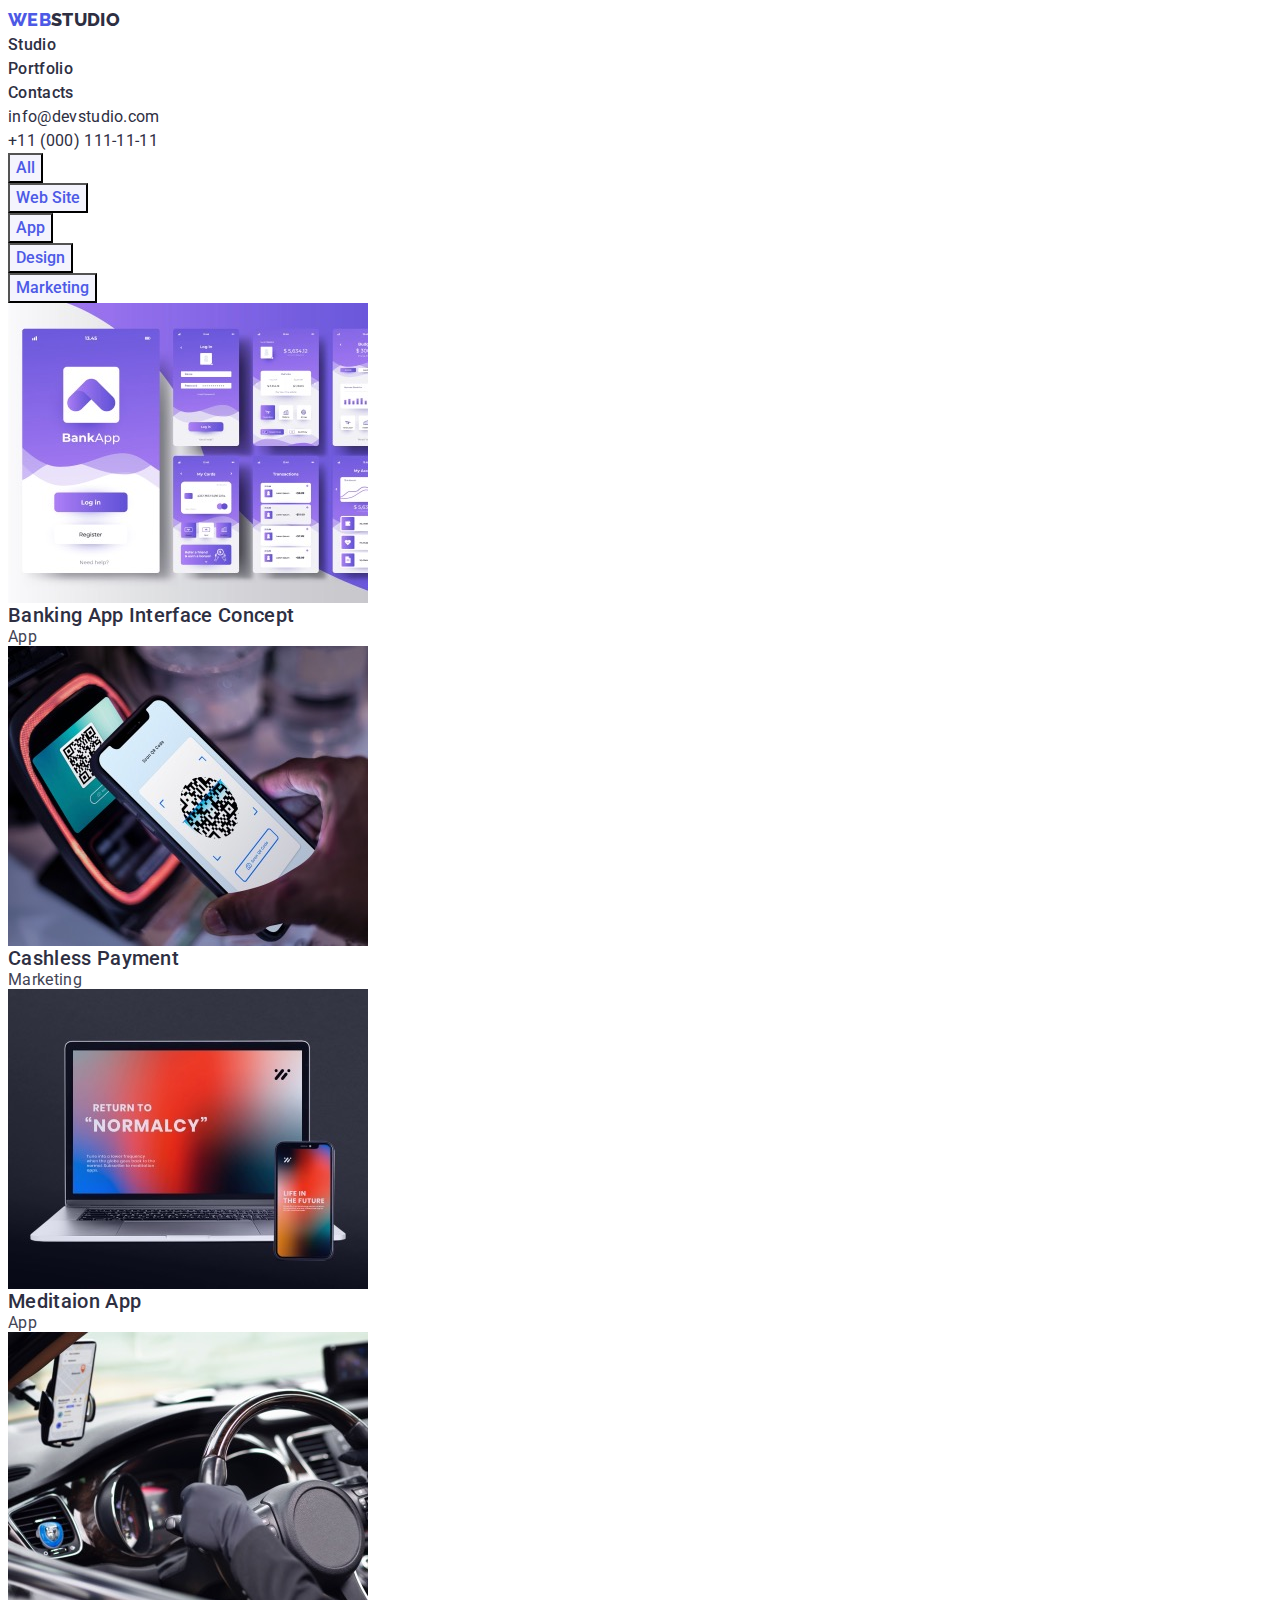
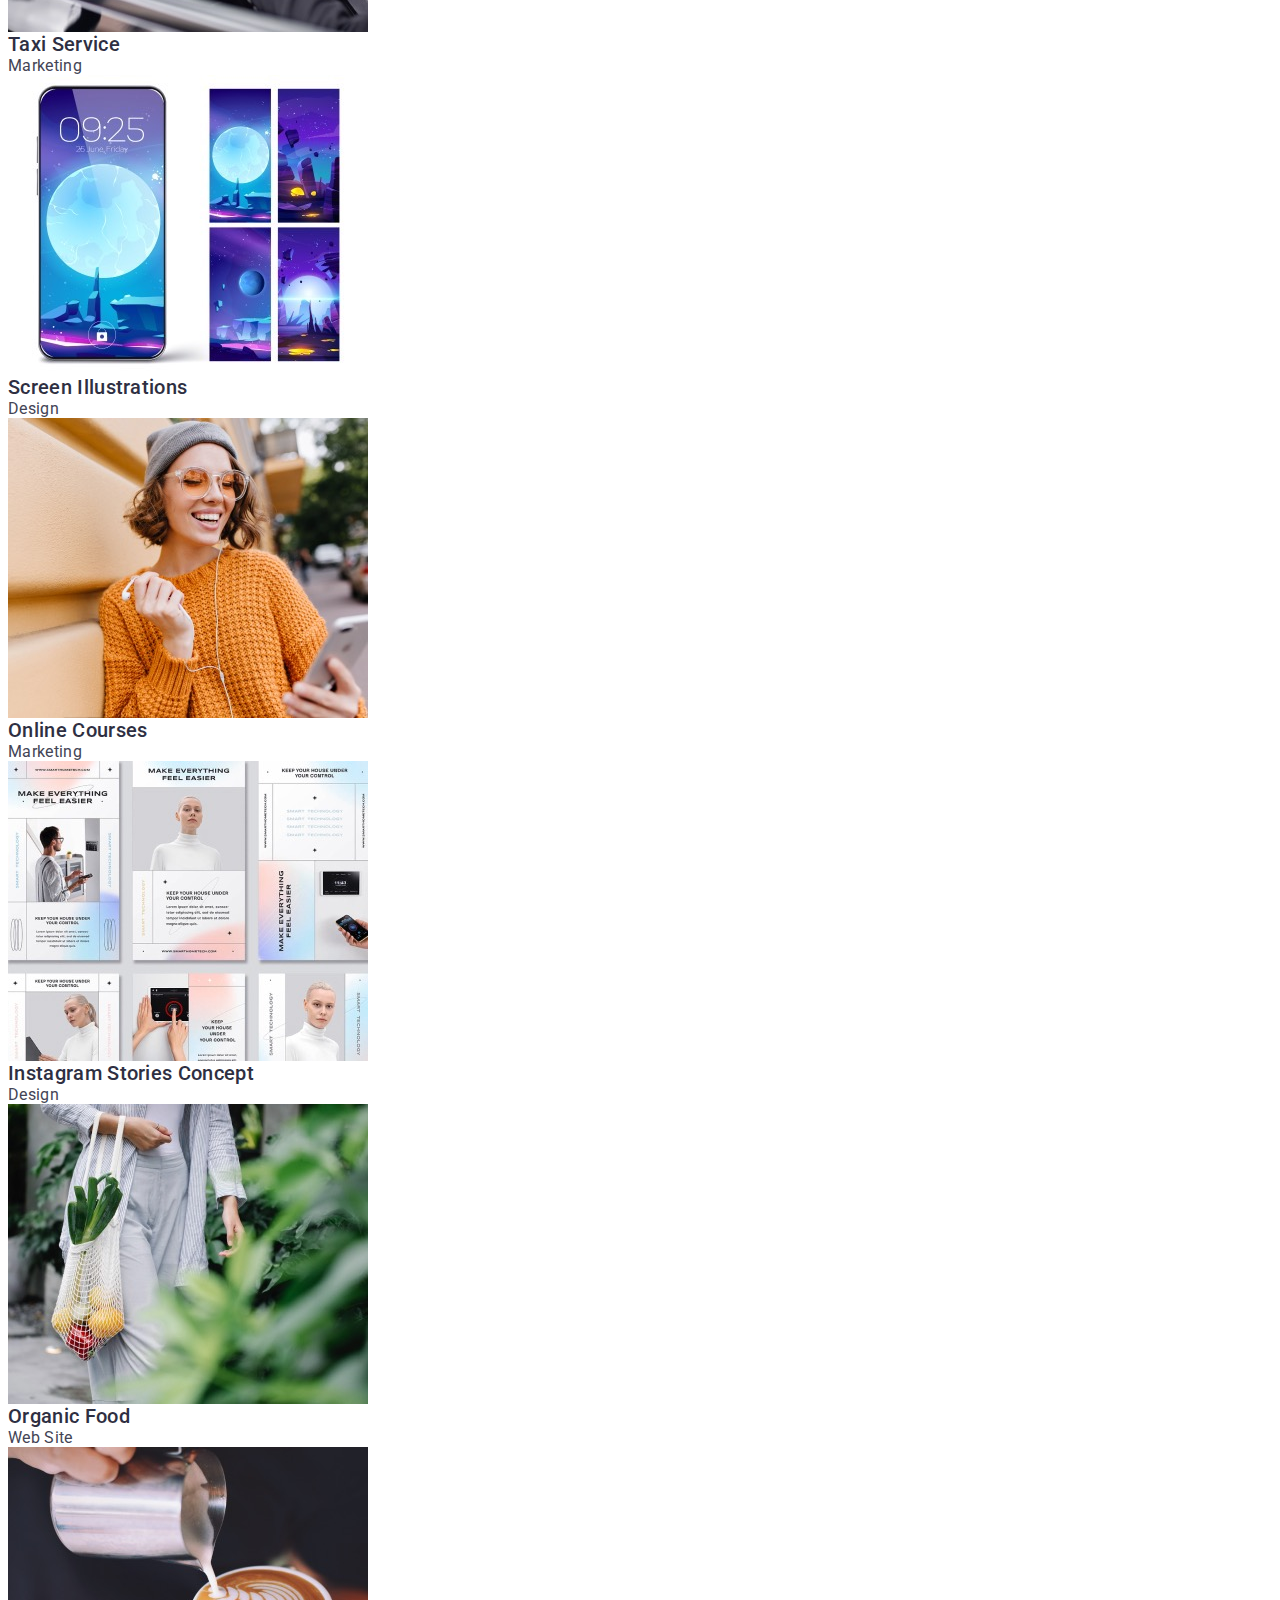
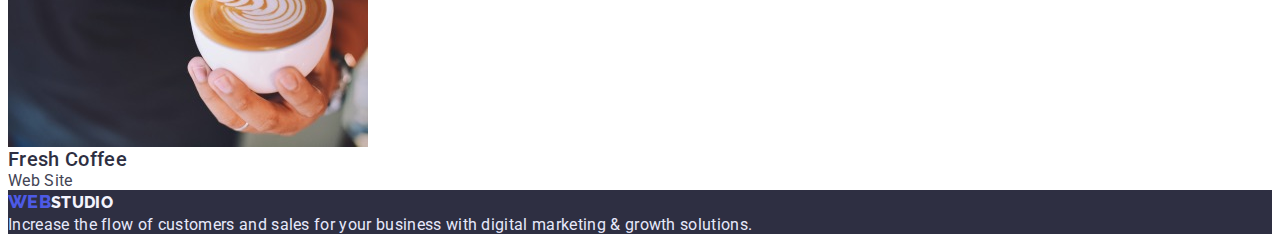
==== portfolio.html @ f996bd4b "first chance" ====
<!DOCTYPE html>
<html lang="en">
<head>
    <meta charset="UTF-8">
    <meta http-equiv="X-UA-Compatible" content="IE=edge">
    <meta name="viewport" content="width=device-width, initial-scale=1.0">
    <title>module2-2</title>
    <link rel="preconnect" href="https://fonts.googleapis.com"> 
    <link rel="preconnect" href="https://fonts.gstatic.com" crossorigin> 
    <link href="https://fonts.googleapis.com/css2?family=Raleway:wght@800&family=Roboto:wght@400;500;700;900&display=swap" rel="stylesheet">
    <link rel="stylesheet" href="./css/styles.css">
</head>
<body>
    <header>
        <a class="logo" href="./index.html"><span class="logo-color">WEB</span>STUDIO<span</a>
        <nav class="link">
            <ul class="list">
                <li><a href="./index.html" class="site-nav">Studio</a></li>
                <li><a href="./portfolio.html" class="site-nav">Portfolio</a></li>
                <li><a href="index.html" class="site-nav">Contacts</a></li>
            </ul>
        </nav>
            <ul class="list">
                <li> <a href="mailto:info@devstudio.com" class="contacts">info@devstudio.com</a></li>
                <li> <a href="tel:+11(000)1111111" class="contacts">+11 (000) 111-11-11</a></li>
            </ul>
            </header>
<main>
    <!--h1Filtr-->
    <section class="filtr-nav">
        <h1 class="visually-hidden">Our projects</h1>
    <ul class="list">
        <li><button type="button" class="button-projects">All</button></li>
        <li><button type="button" class="button-projects">Web Site</button></li>
        <li><button type="button" class="button-projects">App</button></li>
        <li><button type="button" class="button-projects">Design</button></li>
        <li><button type="button" class="button-projects">Marketing</button></li>
    </ul>
     <!--our projects-->
<ul class="list">
        <li class="list-projects"><a href=""> <img src="./img/portfolio/banking.jpg" width="360" height="300" alt="Banking App">
        <h2 class="title-project">Banking App Interface Concept</h2>
    </a><p>App</p></li>
        <li class="list-projects"><a href=""> <img src="./img/portfolio/payment.jpg" width="360" height="300" alt="Phone with qr-kode">
        <h2 class="title-project">Cashless Payment</h2>
    </a><p>Marketing</p></li>
        <li class="list-projects"><a href=""> <img src="./img/portfolio/meditation.jpg" width="360" height="300" alt="Laptop and phone">
        <h2 class="title-project">Meditaion App</h2>
    </a><p>App</p></li>
        <li class="list-projects"><a href=""> <img src="./img/portfolio/taxi.jpg" width="360" height="300" alt="steering wheel">
        <h2 class="title-project">Taxi Service</h2>
    </a><p>Marketing</p></li>
        <li class="list-projects"><a href=""> <img src="./img/portfolio/sreen.jpg" width="360" height="300" alt="Phone screen">
        <h2 class="title-project">Screen Illustrations</h2>
    </a><p>Design</p></li>
        <li class="list-projects"><a href=""> <img src="./img/portfolio/girl.jpg" width="360" height="300" alt="girl with phone and headphones">
        <h2 class="title-project">Online Courses</h2>
    </a><p>Marketing</p></li>
        <li class="list-projects"><a href=""> <img src="./img/portfolio/stories.jpg" width="360" height="300" alt="Instagram">
        <h2 class="title-project">Instagram Stories Concept</h2>
    </a><p>Design</p></li>
        <li class="list-projects"><a href=""> <img src="./img/portfolio/food.jpg" width="360" height="300" alt="A bag of fruit">
        <h2 class="title-project">Organic Food</h2>
    </a><p>Web Site</p></li>
        <li class="list-projects"><a href=""> <img src="./img/portfolio/coffee.jpg" width="360" height="300" alt="Cup of coffee">
        <h2 class="title-project">Fresh Coffee</h2>
    </a><p>Web Site</p></li>
    </ul>
</section>    
</main>
<footer class="recommend">
    <a class="logo" href="./index.html"><span class="logo-color">WEB</span>STUDIO</a>
    <p>Increase the flow of customers and sales for your business with digital marketing & growth solutions.</p>
</footer>
</body>
</html>
---- css/styles.css ----
:root {
    --primary-white-color:#FFFF;
    --color-logo-button:rgba(77, 90, 229, 1);
    --color-title:rgba(46, 47, 66, 1);
    --color-text:rgba(67, 68, 85, 1);
    --color-secondory:rgba(255, 255, 255, 1);
    --color-footer:rgba(231, 233, 252, 1);
    --color-logo-footer:rgba(244, 244, 253, 1);

}
.list{
    list-style: none;
}
body{
    background-color: var(--primary-white-color);
    color: var(--color-text);
    font-family: 'Roboto', sans-serif;
    letter-spacing: 0.02em;

}
/* хедер  */
.contacts{
    color: var(--color-title);
    font-size: 16px;
    line-height: 1.5;
}
.contacts:active {
    color: var(--color-logo-button);
}
.contacts:hover, .contacts:focus{
color:var(--color-logo-button);
}
.site-nav{
color: var(--color-title);
font-weight: 500;
font-size: 16px;
line-height: 1.5;
}
.link .site-nav:active{
    color: #404BBF;
}
.site-nav:hover, .site-nav:focus {
    color: var(--color-text);
}
.logo-color{
    color: var(--color-logo-button);
    font-family: 'Raleway', sans-serif;
    font-weight: 800;
    font-size: 18px;
    line-height: 1.33;
}
.logo{
font-family: 'Raleway', sans-serif;
font-weight: 800;
font-size: 18px;
line-height: 1.33;
text-transform: uppercase;
    color: var(--color-title);
}
/* h2 h3 */
.section-title{
    color: var(--color-title);
    font-weight: 500;
    font-size: 36px;
    line-height: 1.11;
    text-align: center;
    text-transform: capitalize;
}
.advantage-list .title{
    color: var(--color-title);
    font-weight: 500;
    font-size: 20px;
    line-height: 1.2;
}
.list-team .title{
color: var(--color-title);
font-weight: 500;
font-size: 20px;
line-height: 1.2px;
}
.list-projects .title{
    color: var(--color-title);
}
/* панель навігації портфоліо */
.button-projects{
    color: var(--color-logo-button);
    background-color: var(--color-logo-footer);
    font-family: inherit;
    font-weight: 500;
    font-size: 16px;
    line-height: 1.5;
    cursor: pointer;
}
.button-projects:hover, .button-projects:focus{
    color: var(--primary-white-color);
    background-color: var(--color-logo-button);
}
.button-projects:active{
    background-color: #404BBF;
    color:var(--primary-white-color);
}
/* hero */
.section-hero{
    background-color: var(--color-title);
}
.section-title-hero{
    color: var(--primary-white-color);
    font-weight: 500;
    font-size: 56px;
    line-height: 1.07;
    text-align: center;
}
.button-hero{
    font-family: inherit;
    color: var(--primary-white-color);
    background-color: var(--color-logo-button);
    font-weight: 500;
    font-size: 16px;
    line-height: 1.19;
    align-items: center;
    letter-spacing: 0.04em;
    cursor: pointer;
}
.section-hero .button-hero:active{
    background-color:#404BBF;
    color:var(--primary-white-color);
}
.button-hero:hover, .button-hero:focus{
    color: var(--primary-white-color);
    background-color: var(--color-logo-button);
}
/* футер */
.recommend{
    background-color: #2E2F42;
    color: var(--color-footer);
}
.recommend a{
    color:var(--color-logo-footer);
    font-size: 16px;
    line-height: 1.5;
}
a{
    text-decoration: none;
}
/* Портфолио */
.title-project{
    color: var(--color-title);
font-weight: 500;
font-size: 20px;
line-height: 24px;
}
/* невидимий заголовок */
.visually-hidden{
position: absolute;
width: 1px;
height: 1px;
margin: -1px;
border: 0;
padding: 0;
clip: rect(0 0 0 0);
overflow: hidden;
}
/* Контейнери */
.contanair{
    margin-left: auto;
    margin-right: auto;
    width: 1440px;
    padding-left: 20px;
    padding-right: 20px;
    outline: 2px solid coral;
    /* background-color: aqua; */
}
/* Cкидання стилів */
h1,h2,h3,p{
margin-top: 0;
margin-bottom: 0;
}
ul{
    margin-top: 0;
    margin-bottom: 0;
    padding-left: 0;
}
img{
    display: block;
}

.containar{
    width: 1158px;
    padding-left: 15px;
    padding-right: 15px;
}
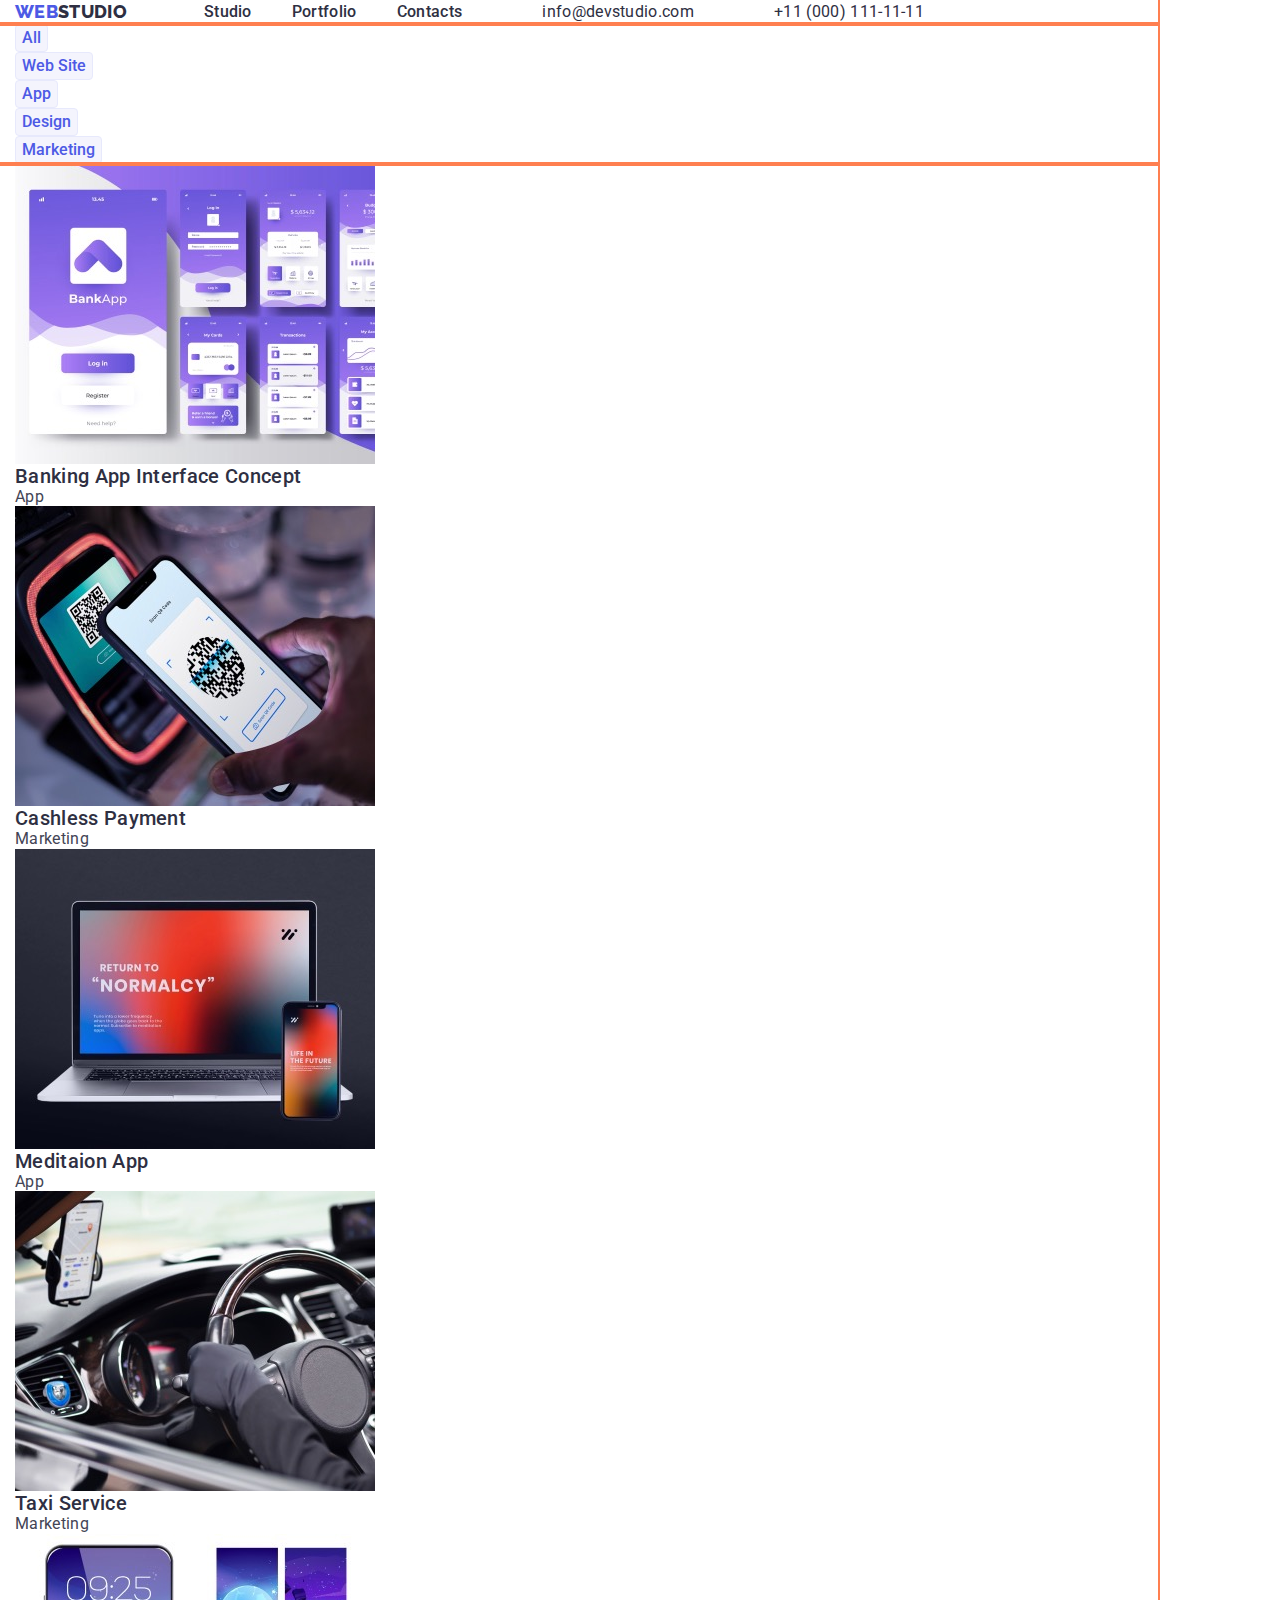
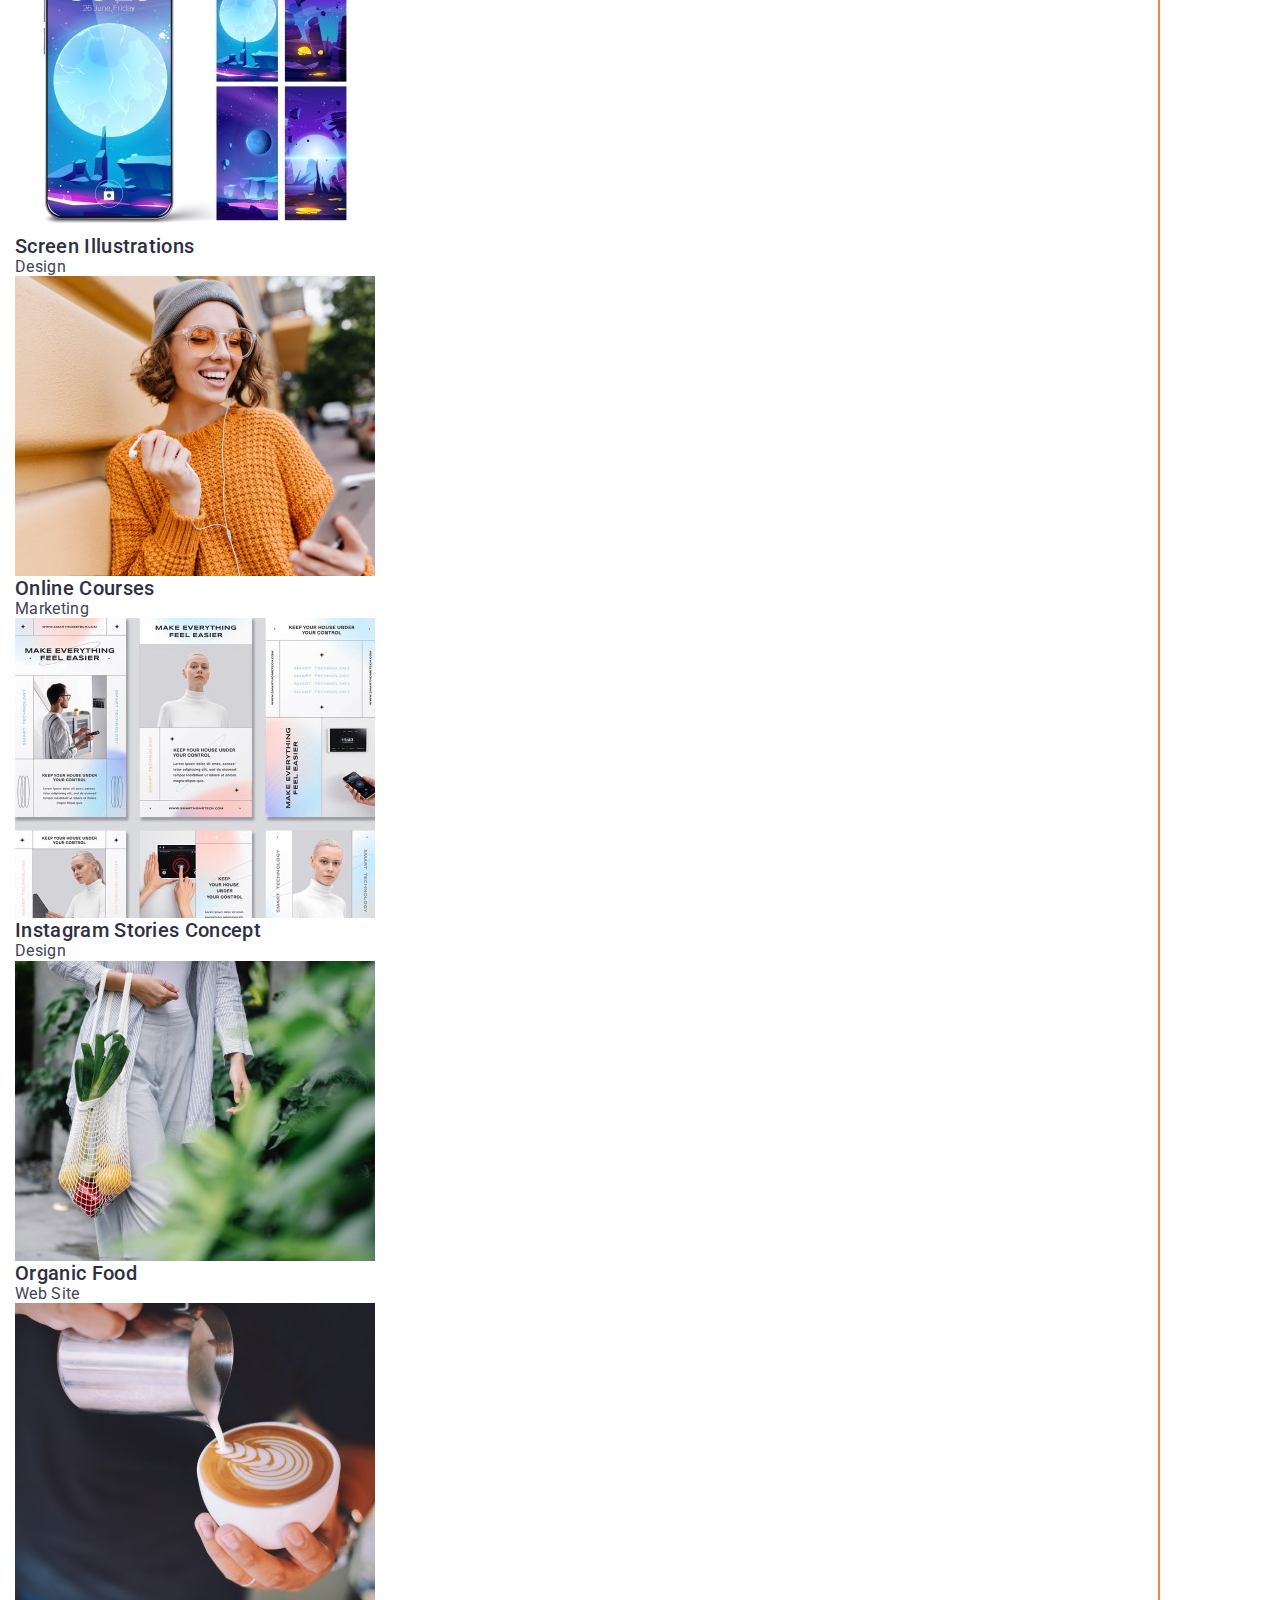
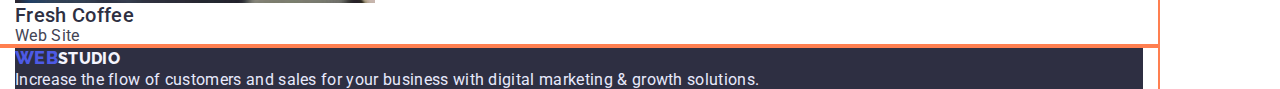
==== commit 8112f582: "second" ====
--- a/portfolio.html
+++ b/portfolio.html
@@ -8,25 +8,30 @@
     <link rel="preconnect" href="https://fonts.googleapis.com"> 
     <link rel="preconnect" href="https://fonts.gstatic.com" crossorigin> 
     <link href="https://fonts.googleapis.com/css2?family=Raleway:wght@800&family=Roboto:wght@400;500;700;900&display=swap" rel="stylesheet">
+    <link
+    rel="stylesheet"
+    href="https://cdnjs.cloudflare.com/ajax/libs/modern-normalize/1.0.0/modern-normalize.min.css"
+  />  
     <link rel="stylesheet" href="./css/styles.css">
 </head>
 <body>
-    <header>
-        <a class="logo" href="./index.html"><span class="logo-color">WEB</span>STUDIO<span</a>
-        <nav class="link">
+    <div class="contanair"><header class="page-header">
+<a class="logo" href="./index.html" id="#"><span class="logo-color">WEB</span>STUDIO</a>
+<nav class="link">
             <ul class="list">
-                <li><a href="./index.html" class="site-nav">Studio</a></li>
-                <li><a href="./portfolio.html" class="site-nav">Portfolio</a></li>
-                <li><a href="index.html" class="site-nav">Contacts</a></li>
+                <li class="item"><a href="./index.html" class="site-nav">Studio</a></li>
+                <li class="item"><a href="./portfolio.html" class="site-nav">Portfolio</a></li>
+                <li class="item"><a href="index.html" class="site-nav">Contacts</a></li>
             </ul>
         </nav>
-            <ul class="list">
-                <li> <a href="mailto:info@devstudio.com" class="contacts">info@devstudio.com</a></li>
-                <li> <a href="tel:+11(000)1111111" class="contacts">+11 (000) 111-11-11</a></li>
-            </ul>
-            </header>
+            <div class="list-contacts"><ul class="list">
+        <li class="item"> <a href="mailto:info@devstudio.com" class="contacts">info@devstudio.com</a></li>
+        <li class="item"> <a href="tel:+11(000)1111111" class="contacts">+11 (000) 111-11-11</a></li>
+    </ul> </div>
+    </header></div> 
 <main>
     <!--h1Filtr-->
+    <div class="contanair">
     <section class="filtr-nav">
         <h1 class="visually-hidden">Our projects</h1>
     <ul class="list">
@@ -35,8 +40,10 @@
         <li><button type="button" class="button-projects">App</button></li>
         <li><button type="button" class="button-projects">Design</button></li>
         <li><button type="button" class="button-projects">Marketing</button></li>
-    </ul>
+    </ul> </section></div>
      <!--our projects-->
+     <div class="contanair">
+     <section>
 <ul class="list">
         <li class="list-projects"><a href=""> <img src="./img/portfolio/banking.jpg" width="360" height="300" alt="Banking App">
         <h2 class="title-project">Banking App Interface Concept</h2>
@@ -67,10 +74,12 @@
     </a><p>Web Site</p></li>
     </ul>
 </section>    
+     </div>
 </main>
+<div class="contanair">
 <footer class="recommend">
     <a class="logo" href="./index.html"><span class="logo-color">WEB</span>STUDIO</a>
     <p>Increase the flow of customers and sales for your business with digital marketing & growth solutions.</p>
-</footer>
+</footer></div>
 </body>
 </html>--- a/css/styles.css
+++ b/css/styles.css
@@ -11,11 +11,26 @@
 .list{
     list-style: none;
 }
+/* Cкидання стилів */
+h1,h2,h3,p{
+    margin-top: 0;
+    margin-bottom: 0;
+    }
+    ul{
+        margin-top: 0;
+        margin-bottom: 0;
+        padding-left: 0;
+    }
+    img{
+        display: block;
+    }
 body{
     background-color: var(--primary-white-color);
     color: var(--color-text);
     font-family: 'Roboto', sans-serif;
     letter-spacing: 0.02em;
+    width: 1440px;
+    height: 2642px;
 
 }
 /* хедер  */
@@ -29,12 +44,34 @@
 }
 .contacts:hover, .contacts:focus{
 color:var(--color-logo-button);
+}
+.list-contacts .list{
+  display: inline-block;
+    display: flex;
+}
+.list .item-contacts{
+    display: flex;
+    margin-right: auto;
+    margin-left: 0;
 }
 .site-nav{
 color: var(--color-title);
 font-weight: 500;
 font-size: 16px;
 line-height: 1.5;
+display: inline-block;
+}
+.contanair .contacts {
+    display: inline-block;
+    margin-right: 0;
+    margin-left: 40px;
+}
+.link .list{
+    display: flex;
+}
+.list .item{
+    margin-right: 40px;
+    margin-left: 0;
 }
 .link .site-nav:active{
     color: #404BBF;
@@ -56,7 +93,14 @@
 line-height: 1.33;
 text-transform: uppercase;
     color: var(--color-title);
-}
+    margin-left: 0px;
+    margin-right: 77px;
+}
+.contanair .page-header{
+    display: flex;
+    align-items: center;
+}
+
 /* h2 h3 */
 .section-title{
     color: var(--color-title);
@@ -72,6 +116,7 @@
     font-size: 20px;
     line-height: 1.2;
 }
+
 .list-team .title{
 color: var(--color-title);
 font-weight: 500;
@@ -90,6 +135,9 @@
     font-size: 16px;
     line-height: 1.5;
     cursor: pointer;
+    border: 1px solid #E7E9FC;
+    border-radius: 4px;
+    display: inline-block;
 }
 .button-projects:hover, .button-projects:focus{
     color: var(--primary-white-color);
@@ -120,6 +168,10 @@
     align-items: center;
     letter-spacing: 0.04em;
     cursor: pointer;
+    border-radius: 4px;
+    box-shadow: rgba(0, 0, 0, 0.15);
+    display: inline-block;
+    min-width: 170px;
 }
 .section-hero .button-hero:active{
     background-color:#404BBF;
@@ -162,30 +214,13 @@
 }
 /* Контейнери */
 .contanair{
-    margin-left: auto;
-    margin-right: auto;
-    width: 1440px;
-    padding-left: 20px;
-    padding-right: 20px;
-    outline: 2px solid coral;
-    /* background-color: aqua; */
-}
-/* Cкидання стилів */
-h1,h2,h3,p{
-margin-top: 0;
-margin-bottom: 0;
-}
-ul{
-    margin-top: 0;
-    margin-bottom: 0;
-    padding-left: 0;
-}
-img{
-    display: block;
-}
-
-.containar{
+    margin-left: 0;
+    margin-right: 0;
     width: 1158px;
     padding-left: 15px;
     padding-right: 15px;
-}+    outline: 2px solid coral;
+    /* background-color: aqua; */
+}
+
+
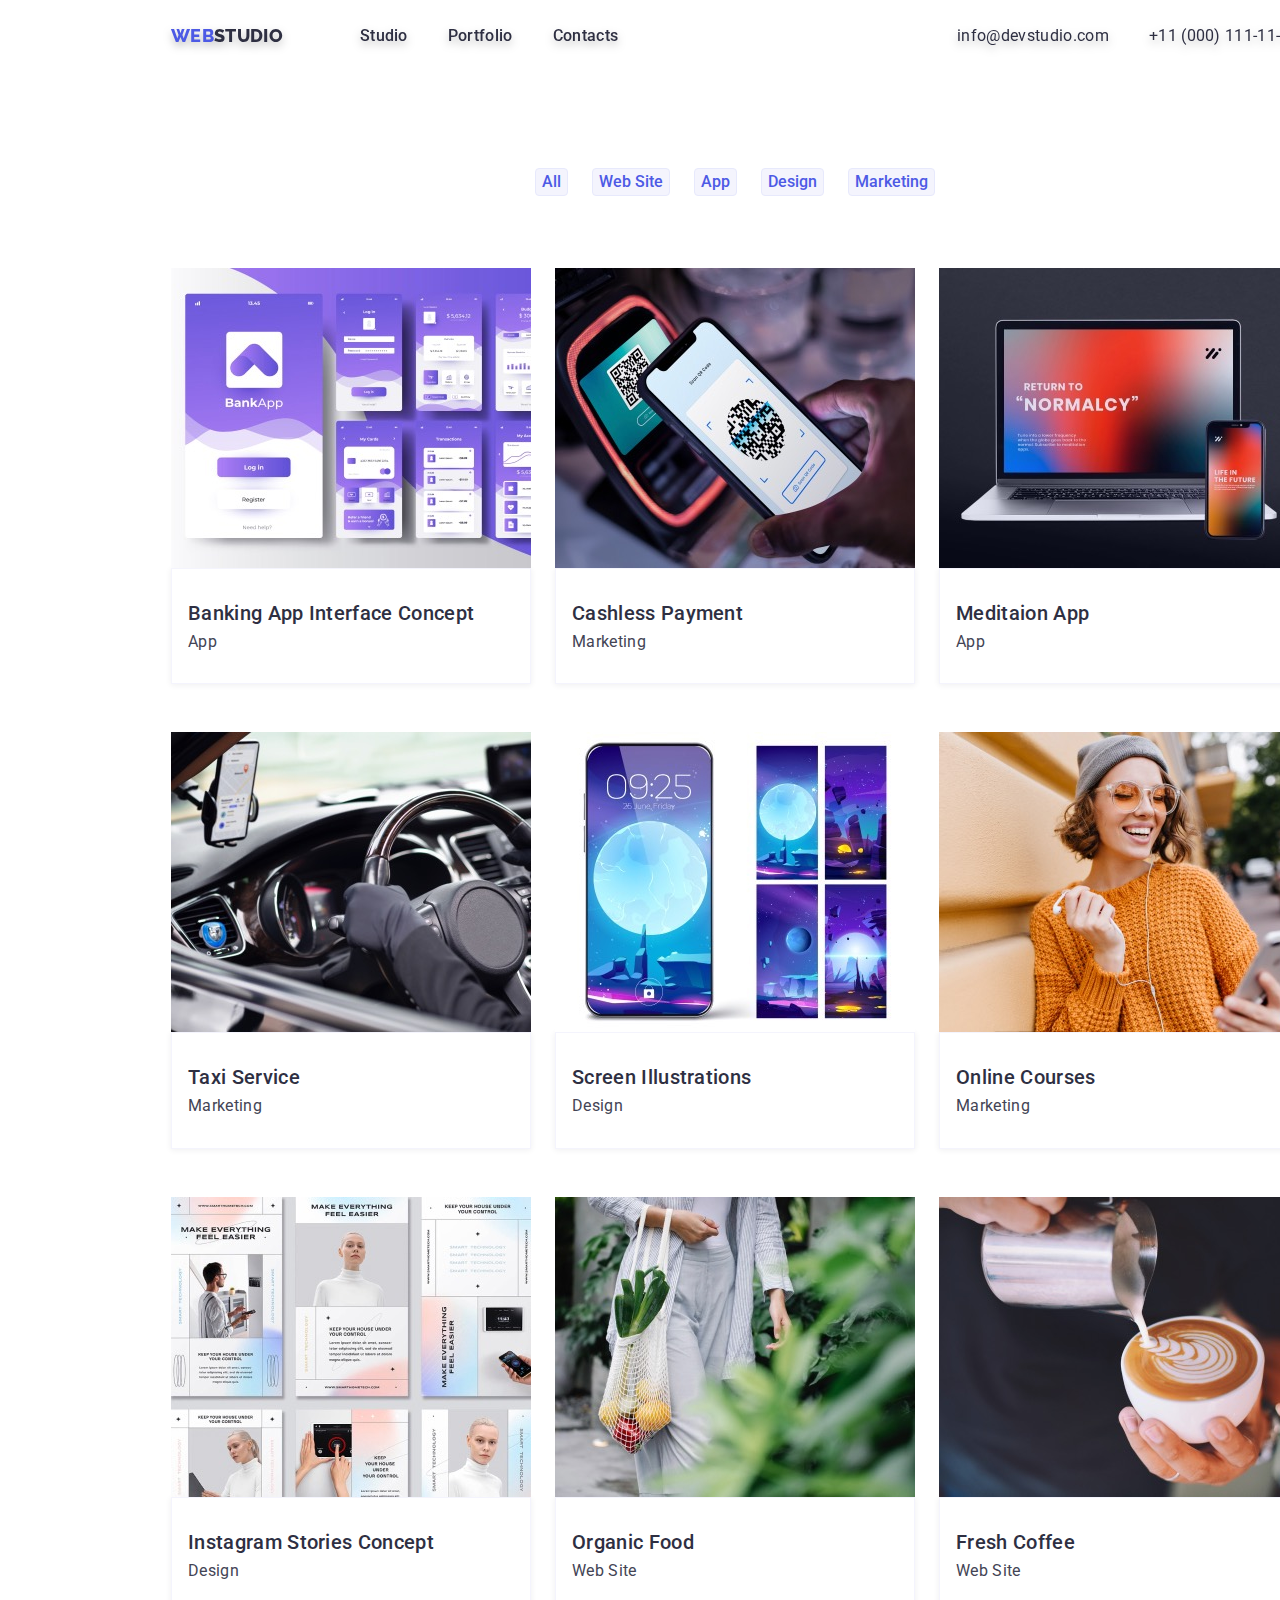
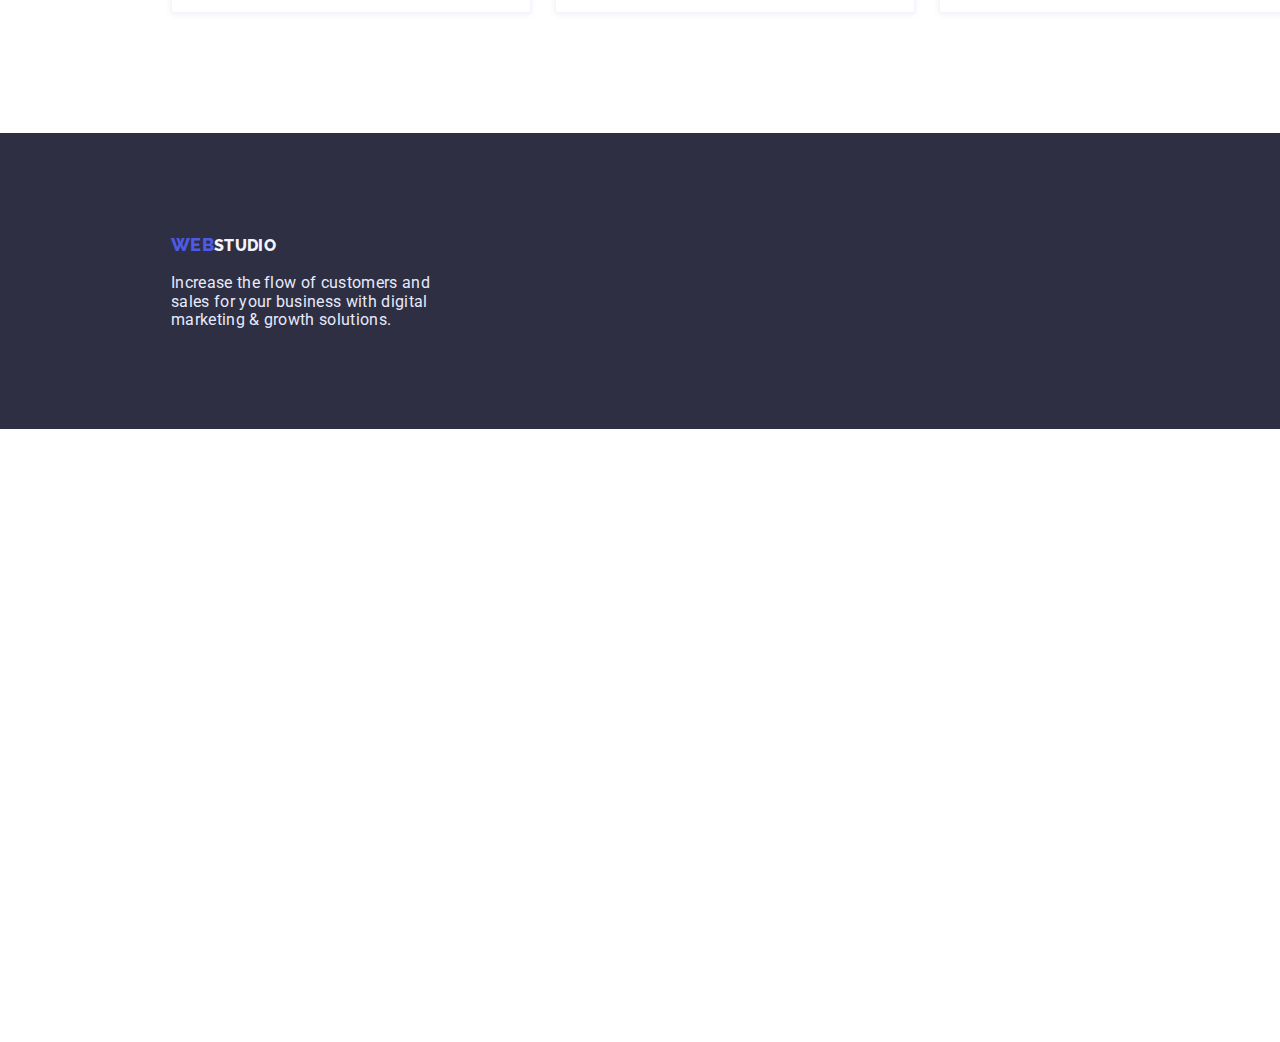
==== commit e7beb55a: "final" ====
--- a/portfolio.html
+++ b/portfolio.html
@@ -24,62 +24,64 @@
                 <li class="item"><a href="index.html" class="site-nav">Contacts</a></li>
             </ul>
         </nav>
-            <div class="list-contacts"><ul class="list">
-        <li class="item"> <a href="mailto:info@devstudio.com" class="contacts">info@devstudio.com</a></li>
-        <li class="item"> <a href="tel:+11(000)1111111" class="contacts">+11 (000) 111-11-11</a></li>
-    </ul> </div>
+        <div class="list-contacts">
+            <ul class="list-cont">
+            <li class="item-contacts"> <a href="mailto:info@devstudio.com" class="contacts">info@devstudio.com</a></li>
+            <li class="item-contacts"> <a href="tel:+11(000)1111111" class="contacts">+11 (000) 111-11-11</a></li>
+        </ul> </div>
     </header></div> 
 <main>
     <!--h1Filtr-->
     <div class="contanair">
-    <section class="filtr-nav">
+    <section>
         <h1 class="visually-hidden">Our projects</h1>
-    <ul class="list">
-        <li><button type="button" class="button-projects">All</button></li>
-        <li><button type="button" class="button-projects">Web Site</button></li>
-        <li><button type="button" class="button-projects">App</button></li>
-        <li><button type="button" class="button-projects">Design</button></li>
-        <li><button type="button" class="button-projects">Marketing</button></li>
-    </ul> </section></div>
+    <ul class="list-button">
+        <li class="item"><button type="button" class="button-projects">All</button></li>
+        <li class="item"><button type="button" class="button-projects">Web Site</button></li>
+        <li class="item"><button type="button" class="button-projects">App</button></li>
+        <li class="item"><button type="button" class="button-projects">Design</button></li>
+        <li class="item"><button type="button" class="button-projects">Marketing</button></li>
+    </ul>
+ </section></div>
      <!--our projects-->
-     <div class="contanair">
-     <section>
-<ul class="list">
+     <section class="section-main"><div class="contanair">
+<ul class="projects-list">
         <li class="list-projects"><a href=""> <img src="./img/portfolio/banking.jpg" width="360" height="300" alt="Banking App">
-        <h2 class="title-project">Banking App Interface Concept</h2>
-    </a><p>App</p></li>
+        <div class="projects-main">
+            <h2 class="title-project">Banking App Interface Concept</h2>
+    </a><p>App</p></div></li>
         <li class="list-projects"><a href=""> <img src="./img/portfolio/payment.jpg" width="360" height="300" alt="Phone with qr-kode">
-        <h2 class="title-project">Cashless Payment</h2>
-    </a><p>Marketing</p></li>
+        <div class="projects-main"><h2 class="title-project">Cashless Payment</h2>
+    </a><p>Marketing</p></div></li>
         <li class="list-projects"><a href=""> <img src="./img/portfolio/meditation.jpg" width="360" height="300" alt="Laptop and phone">
-        <h2 class="title-project">Meditaion App</h2>
-    </a><p>App</p></li>
+        <div class="projects-main"><h2 class="title-project">Meditaion App</h2>
+    </a><p>App</p></div></li>
         <li class="list-projects"><a href=""> <img src="./img/portfolio/taxi.jpg" width="360" height="300" alt="steering wheel">
-        <h2 class="title-project">Taxi Service</h2>
-    </a><p>Marketing</p></li>
+        <div class="projects-main"><h2 class="title-project">Taxi Service</h2>
+    </a><p>Marketing</p></div></li>
         <li class="list-projects"><a href=""> <img src="./img/portfolio/sreen.jpg" width="360" height="300" alt="Phone screen">
-        <h2 class="title-project">Screen Illustrations</h2>
-    </a><p>Design</p></li>
+        <div class="projects-main"><h2 class="title-project">Screen Illustrations</h2>
+    </a><p>Design</p></div></li>
         <li class="list-projects"><a href=""> <img src="./img/portfolio/girl.jpg" width="360" height="300" alt="girl with phone and headphones">
-        <h2 class="title-project">Online Courses</h2>
-    </a><p>Marketing</p></li>
+        <div class="projects-main"><h2 class="title-project">Online Courses</h2>
+    </a><p>Marketing</p></div></li>
         <li class="list-projects"><a href=""> <img src="./img/portfolio/stories.jpg" width="360" height="300" alt="Instagram">
-        <h2 class="title-project">Instagram Stories Concept</h2>
-    </a><p>Design</p></li>
+        <div class="projects-main"><h2 class="title-project">Instagram Stories Concept</h2>
+    </a><p>Design</p></div></li>
         <li class="list-projects"><a href=""> <img src="./img/portfolio/food.jpg" width="360" height="300" alt="A bag of fruit">
-        <h2 class="title-project">Organic Food</h2>
-    </a><p>Web Site</p></li>
+        <div class="projects-main"><h2 class="title-project">Organic Food</h2>
+    </a><p>Web Site</p></div></li>
         <li class="list-projects"><a href=""> <img src="./img/portfolio/coffee.jpg" width="360" height="300" alt="Cup of coffee">
-        <h2 class="title-project">Fresh Coffee</h2>
-    </a><p>Web Site</p></li>
-    </ul>
+        <div class="projects-main"><h2 class="title-project">Fresh Coffee</h2>
+    </a><p>Web Site</p></div></li>
+    </ul></div>
 </section>    
-     </div>
+     
 </main>
-<div class="contanair">
 <footer class="recommend">
-    <a class="logo" href="./index.html"><span class="logo-color">WEB</span>STUDIO</a>
-    <p>Increase the flow of customers and sales for your business with digital marketing & growth solutions.</p>
-</footer></div>
+    <div class="contanair">
+    <a class="logo" href="#"><span class="logo-color">WEB</span>STUDIO</a>
+    <p class="text-footer">Increase the flow of customers and sales for your business with digital marketing & growth solutions.</p>
+</div></footer>
 </body>
 </html>--- a/css/styles.css
+++ b/css/styles.css
@@ -8,7 +8,7 @@
     --color-logo-footer:rgba(244, 244, 253, 1);
 
 }
-.list{
+.list,.projects-list,.list-button,.list-work,.list-item{
     list-style: none;
 }
 /* Cкидання стилів */
@@ -24,6 +24,10 @@
     img{
         display: block;
     }
+    .section{
+        padding-bottom: 120px;
+        padding-top: 120px;
+    }
 body{
     background-color: var(--primary-white-color);
     color: var(--color-text);
@@ -49,10 +53,19 @@
   display: inline-block;
     display: flex;
 }
-.list .item-contacts{
+.list-cont{
+    display: inline;
+    display: flex;
+    margin-left: auto;
+}
+.list-contacts .item-contacts{
     display: flex;
     margin-right: auto;
     margin-left: 0;
+}
+.list-contacts{
+    display: flex;
+    margin-left: auto;
 }
 .site-nav{
 color: var(--color-title);
@@ -99,6 +112,8 @@
 .contanair .page-header{
     display: flex;
     align-items: center;
+    padding-top: 24px;
+    padding-bottom: 24px;
 }
 
 /* h2 h3 */
@@ -109,19 +124,55 @@
     line-height: 1.11;
     text-align: center;
     text-transform: capitalize;
-}
+    margin-bottom: 72px;
+}
+.list-work{
+    display: flex;
+}
+.list-work .item:not(:last-child){
+    margin-right: 24px;
+}
+
 .advantage-list .title{
     color: var(--color-title);
     font-weight: 500;
     font-size: 20px;
     line-height: 1.2;
 }
-
+.list-advantage{
+    display: flex;
+    list-style: none;
+}
+.list-advantage .advantage-list{
+    width: 264px;
+}
+.list-advantage .advantage-list:not(:last-child){
+    margin-right: 24px;
+}
 .list-team .title{
 color: var(--color-title);
 font-weight: 500;
 font-size: 20px;
 line-height: 1.2px;
+background-color: var(--primary-white-color);
+margin-top: 32px;
+}
+.list-item .list-team{
+    margin-bottom: 32px;
+}
+.list-item{
+    display: flex;
+    background-color: #FFFF;
+    text-align: center;
+}
+.list-item .list-team:not(:last-child){
+    margin-right: 24px;
+}
+.position{
+    margin-top: 8px;
+}
+.section.team{
+background-color: #F4F4FD;
 }
 .list-projects .title{
     color: var(--color-title);
@@ -147,17 +198,37 @@
     background-color: #404BBF;
     color:var(--primary-white-color);
 }
+.list-button{
+    display: flex;
+    margin-top: 96px;
+    margin-bottom: 72px;
+    justify-content: center;
+}
+.list-button .item:not(:last-child){
+    margin-right: 24px;
+}
 /* hero */
-.section-hero{
+.section.hero{
     background-color: var(--color-title);
-}
+    width: 1440px;
+    height: 603px;
+    align-items: center;
+    padding-top: 192px;
+    padding-bottom: 192px;
+    
+}
+
 .section-title-hero{
     color: var(--primary-white-color);
     font-weight: 500;
     font-size: 56px;
     line-height: 1.07;
     text-align: center;
-}
+    padding-bottom: 48px;
+    width: 492px;
+    margin: 0 auto;
+}
+
 .button-hero{
     font-family: inherit;
     color: var(--primary-white-color);
@@ -170,8 +241,9 @@
     cursor: pointer;
     border-radius: 4px;
     box-shadow: rgba(0, 0, 0, 0.15);
-    display: inline-block;
+    display: flex;
     min-width: 170px;
+    margin: 0 auto;
 }
 .section-hero .button-hero:active{
     background-color:#404BBF;
@@ -185,12 +257,20 @@
 .recommend{
     background-color: #2E2F42;
     color: var(--color-footer);
+    padding-top: 100px;
+    padding-bottom: 100px;
 }
 .recommend a{
     color:var(--color-logo-footer);
     font-size: 16px;
     line-height: 1.5;
-}
+    justify-content: flex-start;
+}
+.text-footer{
+    width: 264px;
+    padding-top: 16px;
+}
+
 a{
     text-decoration: none;
 }
@@ -200,6 +280,33 @@
 font-weight: 500;
 font-size: 20px;
 line-height: 24px;
+margin-top: 32px;
+}
+.projects-main p{
+    margin-top: 8px;
+}
+.projects-list{
+    display: flex;
+    flex-wrap: wrap;
+}
+.list-projects{
+    margin-right: 24px;
+    margin-bottom: 48px;
+}
+.list-projects:nth-child(3n){
+    margin-right: 0;
+}
+.list-projects:nth-last-child(-n+3){
+    margin-bottom: 0;
+}
+.projects-main{
+    border: 0.5px solid #F4F4FD;
+box-shadow: 0px 1px 6px rgba(46, 47, 66, 0.08);
+padding-left: 16px;
+padding-bottom: 32px;
+}
+.section-main{
+    padding-bottom: 120px;
 }
 /* невидимий заголовок */
 .visually-hidden{
@@ -214,13 +321,14 @@
 }
 /* Контейнери */
 .contanair{
-    margin-left: 0;
-    margin-right: 0;
+    margin-left: 156px;
+    margin-right: 156px;
     width: 1158px;
     padding-left: 15px;
     padding-right: 15px;
-    outline: 2px solid coral;
+    justify-content: center;
     /* background-color: aqua; */
 }
-
-
+.page-header{
+    filter: drop-shadow(0px 4px 4px rgba(0, 0, 0, 0.25));
+}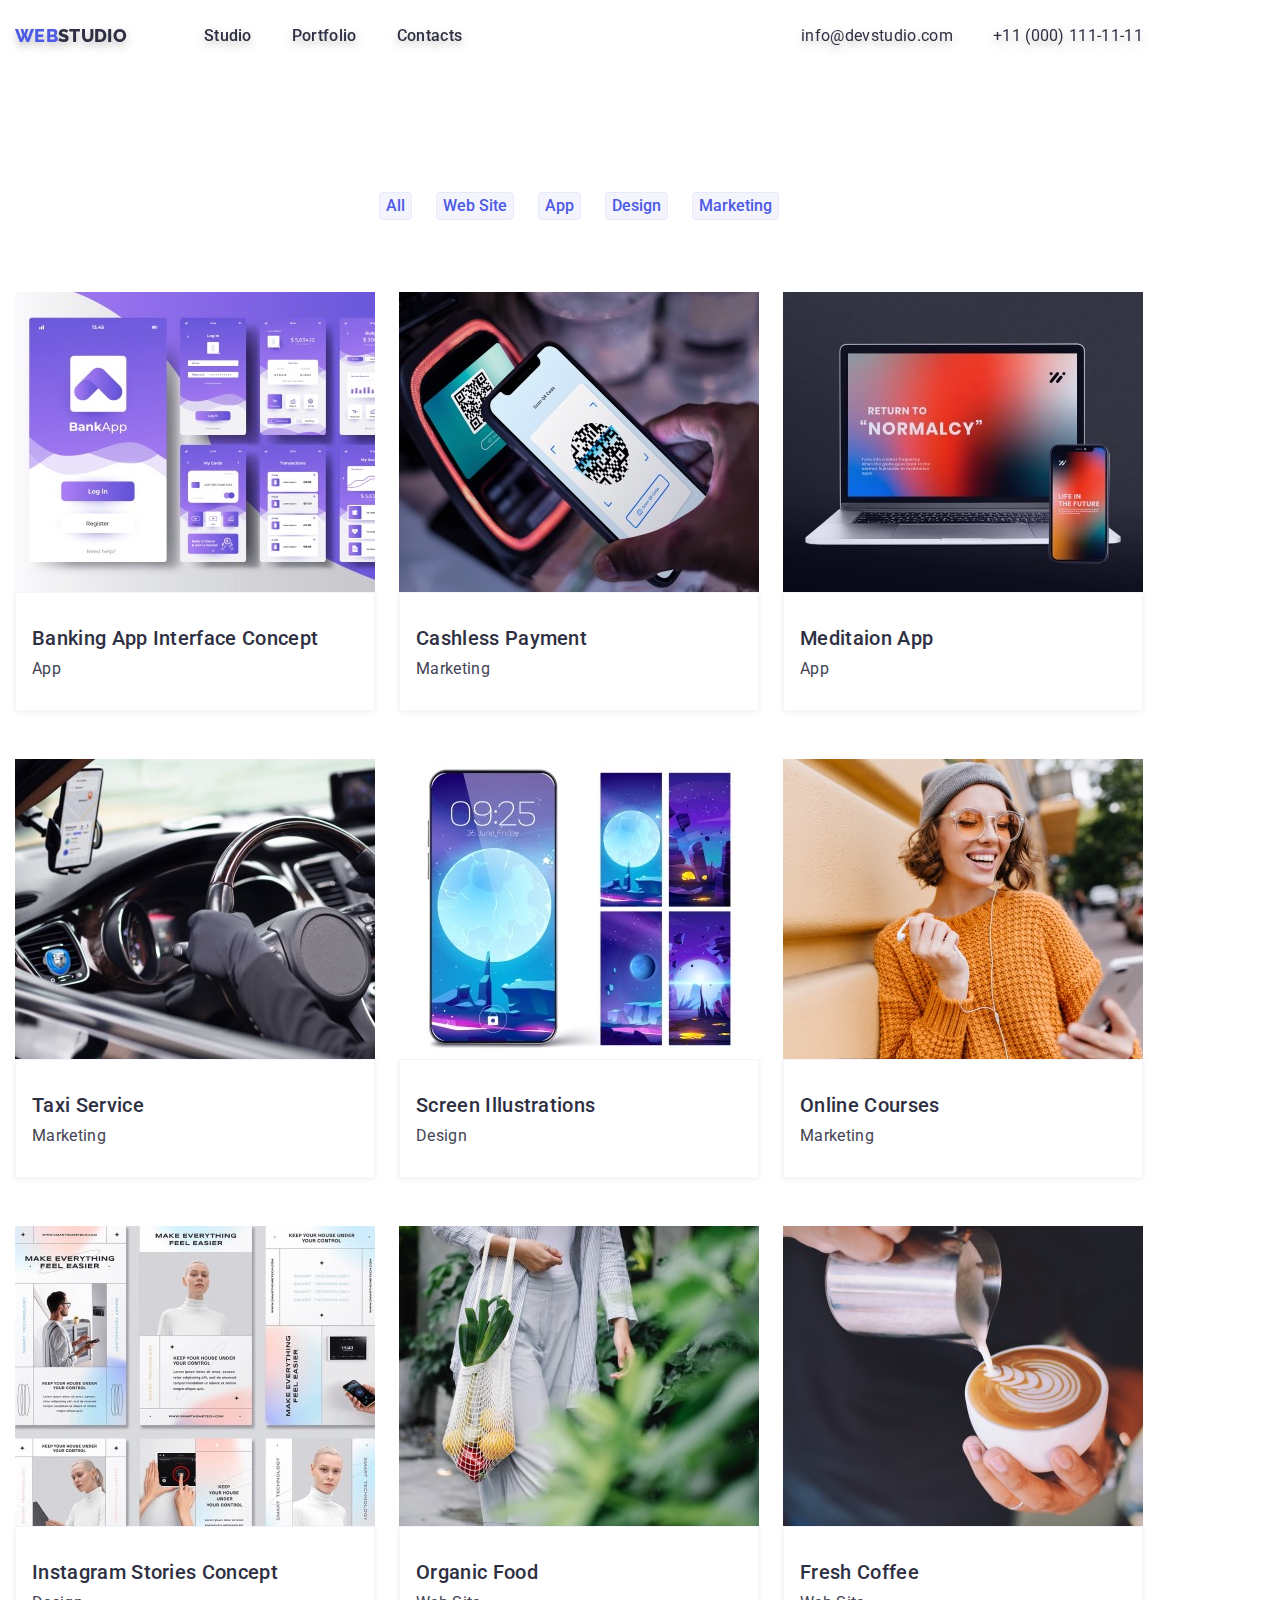
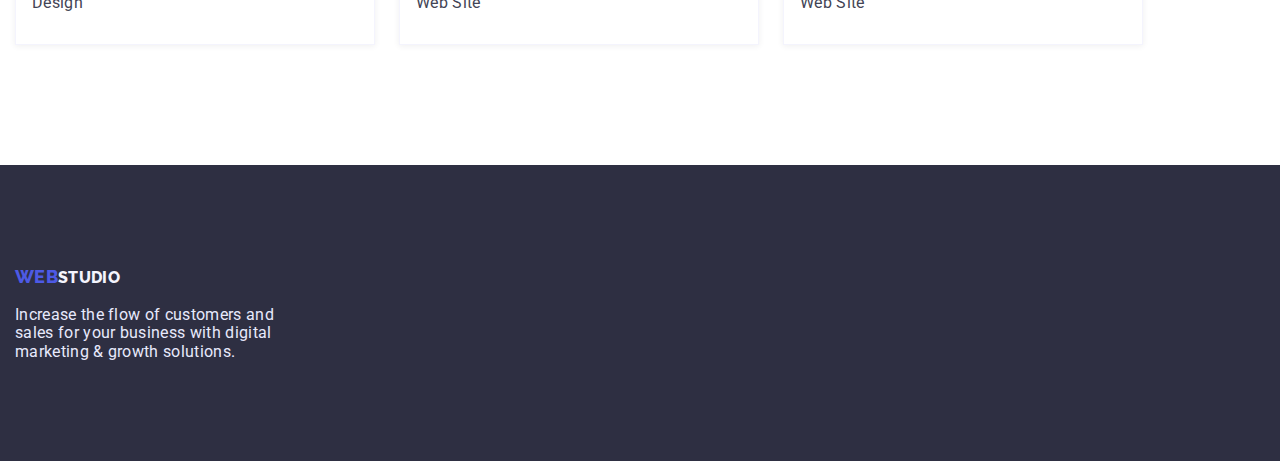
==== commit 1ba49bd5: "final5" ====
--- a/portfolio.html
+++ b/portfolio.html
@@ -32,8 +32,8 @@
     </header></div> 
 <main>
     <!--h1Filtr-->
-    <div class="contanair">
-    <section>
+    
+    <section class="section-main"><div class="contanair">
         <h1 class="visually-hidden">Our projects</h1>
     <ul class="list-button">
         <li class="item"><button type="button" class="button-projects">All</button></li>
@@ -42,38 +42,36 @@
         <li class="item"><button type="button" class="button-projects">Design</button></li>
         <li class="item"><button type="button" class="button-projects">Marketing</button></li>
     </ul>
- </section></div>
      <!--our projects-->
-     <section class="section-main"><div class="contanair">
 <ul class="projects-list">
-        <li class="list-projects"><a href=""> <img src="./img/portfolio/banking.jpg" width="360" height="300" alt="Banking App">
+        <li class="list-projects"><a href=""> <img src="./img/portfolio/banking.jpg" width="360" height="300" alt="Banking App"></a>
         <div class="projects-main">
             <h2 class="title-project">Banking App Interface Concept</h2>
-    </a><p>App</p></div></li>
-        <li class="list-projects"><a href=""> <img src="./img/portfolio/payment.jpg" width="360" height="300" alt="Phone with qr-kode">
+    <p>App</p></div></li>
+        <li class="list-projects"><a href=""> <img src="./img/portfolio/payment.jpg" width="360" height="300" alt="Phone with qr-kode"></a>
         <div class="projects-main"><h2 class="title-project">Cashless Payment</h2>
-    </a><p>Marketing</p></div></li>
-        <li class="list-projects"><a href=""> <img src="./img/portfolio/meditation.jpg" width="360" height="300" alt="Laptop and phone">
+    <p>Marketing</p></div></li>
+        <li class="list-projects"><a href=""> <img src="./img/portfolio/meditation.jpg" width="360" height="300" alt="Laptop and phone"></a>
         <div class="projects-main"><h2 class="title-project">Meditaion App</h2>
-    </a><p>App</p></div></li>
-        <li class="list-projects"><a href=""> <img src="./img/portfolio/taxi.jpg" width="360" height="300" alt="steering wheel">
+    <p>App</p></div></li>
+        <li class="list-projects"><a href=""> <img src="./img/portfolio/taxi.jpg" width="360" height="300" alt="steering wheel"></a>
         <div class="projects-main"><h2 class="title-project">Taxi Service</h2>
-    </a><p>Marketing</p></div></li>
-        <li class="list-projects"><a href=""> <img src="./img/portfolio/sreen.jpg" width="360" height="300" alt="Phone screen">
+    <p>Marketing</p></div></li>
+        <li class="list-projects"><a href=""> <img src="./img/portfolio/sreen.jpg" width="360" height="300" alt="Phone screen"></a>
         <div class="projects-main"><h2 class="title-project">Screen Illustrations</h2>
-    </a><p>Design</p></div></li>
-        <li class="list-projects"><a href=""> <img src="./img/portfolio/girl.jpg" width="360" height="300" alt="girl with phone and headphones">
+    <p>Design</p></div></li>
+        <li class="list-projects"><a href=""> <img src="./img/portfolio/girl.jpg" width="360" height="300" alt="girl with phone and headphones"></a>
         <div class="projects-main"><h2 class="title-project">Online Courses</h2>
-    </a><p>Marketing</p></div></li>
-        <li class="list-projects"><a href=""> <img src="./img/portfolio/stories.jpg" width="360" height="300" alt="Instagram">
+    <p>Marketing</p></div></li>
+        <li class="list-projects"><a href=""> <img src="./img/portfolio/stories.jpg" width="360" height="300" alt="Instagram"></a>
         <div class="projects-main"><h2 class="title-project">Instagram Stories Concept</h2>
-    </a><p>Design</p></div></li>
-        <li class="list-projects"><a href=""> <img src="./img/portfolio/food.jpg" width="360" height="300" alt="A bag of fruit">
+    <p>Design</p></div></li>
+        <li class="list-projects"><a href=""> <img src="./img/portfolio/food.jpg" width="360" height="300" alt="A bag of fruit"></a>
         <div class="projects-main"><h2 class="title-project">Organic Food</h2>
-    </a><p>Web Site</p></div></li>
-        <li class="list-projects"><a href=""> <img src="./img/portfolio/coffee.jpg" width="360" height="300" alt="Cup of coffee">
+    <p>Web Site</p></div></li>
+        <li class="list-projects"><a href=""> <img src="./img/portfolio/coffee.jpg" width="360" height="300" alt="Cup of coffee"></a>
         <div class="projects-main"><h2 class="title-project">Fresh Coffee</h2>
-    </a><p>Web Site</p></div></li>
+    <p>Web Site</p></div></li>
     </ul></div>
 </section>    
      
--- a/css/styles.css
+++ b/css/styles.css
@@ -33,8 +33,6 @@
     color: var(--color-text);
     font-family: 'Roboto', sans-serif;
     letter-spacing: 0.02em;
-    width: 1440px;
-    height: 2642px;
 
 }
 /* хедер  */
@@ -42,6 +40,8 @@
     color: var(--color-title);
     font-size: 16px;
     line-height: 1.5;
+    padding-top: 24px;
+    padding-bottom: 24px;
 }
 .contacts:active {
     color: var(--color-logo-button);
@@ -52,11 +52,13 @@
 .list-contacts .list{
   display: inline-block;
     display: flex;
+
 }
 .list-cont{
     display: inline;
     display: flex;
     margin-left: auto;
+   
 }
 .list-contacts .item-contacts{
     display: flex;
@@ -85,6 +87,8 @@
 .list .item{
     margin-right: 40px;
     margin-left: 0;
+    padding-top: 24px;
+    padding-bottom: 24px;
 }
 .link .site-nav:active{
     color: #404BBF;
@@ -108,12 +112,12 @@
     color: var(--color-title);
     margin-left: 0px;
     margin-right: 77px;
-}
-.contanair .page-header{
-    display: flex;
-    align-items: center;
     padding-top: 24px;
     padding-bottom: 24px;
+}
+.contanair .page-header{
+    display: flex;
+    align-items: center;
 }
 
 /* h2 h3 */
@@ -132,12 +136,16 @@
 .list-work .item:not(:last-child){
     margin-right: 24px;
 }
+.section-work{
+    padding-bottom: 120px;
+}
 
 .advantage-list .title{
     color: var(--color-title);
     font-weight: 500;
     font-size: 20px;
     line-height: 1.2;
+    margin-bottom: 8px;
 }
 .list-advantage{
     display: flex;
@@ -153,16 +161,25 @@
 color: var(--color-title);
 font-weight: 500;
 font-size: 20px;
-line-height: 1.2px;
+line-height: 1.2;
 background-color: var(--primary-white-color);
-margin-top: 32px;
 }
 .list-item .list-team{
     margin-bottom: 32px;
 }
+.item-team{
+    padding-top: 32px;
+    padding-bottom: 32px;
+    padding-left: 16px;
+    padding-right: 16px;
+    background: #FFFFFF;
+box-shadow: 0px 1px 6px rgba(46, 47, 66, 0.08), 0px 1px 1px rgba(46, 47, 66, 0.16), 0px 2px 1px rgba(46, 47, 66, 0.08);
+border-radius: 0px 0px 4px 4px;
+
+}
 .list-item{
     display: flex;
-    background-color: #FFFF;
+    background-color: #F4F4FD;
     text-align: center;
 }
 .list-item .list-team:not(:last-child){
@@ -200,9 +217,8 @@
 }
 .list-button{
     display: flex;
-    margin-top: 96px;
+    justify-content: center;
     margin-bottom: 72px;
-    justify-content: center;
 }
 .list-button .item:not(:last-child){
     margin-right: 24px;
@@ -210,8 +226,6 @@
 /* hero */
 .section.hero{
     background-color: var(--color-title);
-    width: 1440px;
-    height: 603px;
     align-items: center;
     padding-top: 192px;
     padding-bottom: 192px;
@@ -224,9 +238,9 @@
     font-size: 56px;
     line-height: 1.07;
     text-align: center;
-    padding-bottom: 48px;
     width: 492px;
     margin: 0 auto;
+    margin-bottom: 48px;
 }
 
 .button-hero{
@@ -244,6 +258,11 @@
     display: flex;
     min-width: 170px;
     margin: 0 auto;
+    padding-top: 16px;
+    padding-bottom: 16px;
+    padding-left: 32px;
+    padding-right: 32px;
+    border: none;
 }
 .section-hero .button-hero:active{
     background-color:#404BBF;
@@ -268,7 +287,7 @@
 }
 .text-footer{
     width: 264px;
-    padding-top: 16px;
+    margin-top: 16px;
 }
 
 a{
@@ -279,8 +298,7 @@
     color: var(--color-title);
 font-weight: 500;
 font-size: 20px;
-line-height: 24px;
-margin-top: 32px;
+line-height: 1.33;
 }
 .projects-main p{
     margin-top: 8px;
@@ -304,9 +322,12 @@
 box-shadow: 0px 1px 6px rgba(46, 47, 66, 0.08);
 padding-left: 16px;
 padding-bottom: 32px;
+padding-top: 32px;
+padding-right: 0 auto;
 }
 .section-main{
     padding-bottom: 120px;
+    padding-top: 120px;
 }
 /* невидимий заголовок */
 .visually-hidden{
@@ -321,8 +342,8 @@
 }
 /* Контейнери */
 .contanair{
-    margin-left: 156px;
-    margin-right: 156px;
+    margin-right: 0 auto;
+margin-left: 0 auto;
     width: 1158px;
     padding-left: 15px;
     padding-right: 15px;
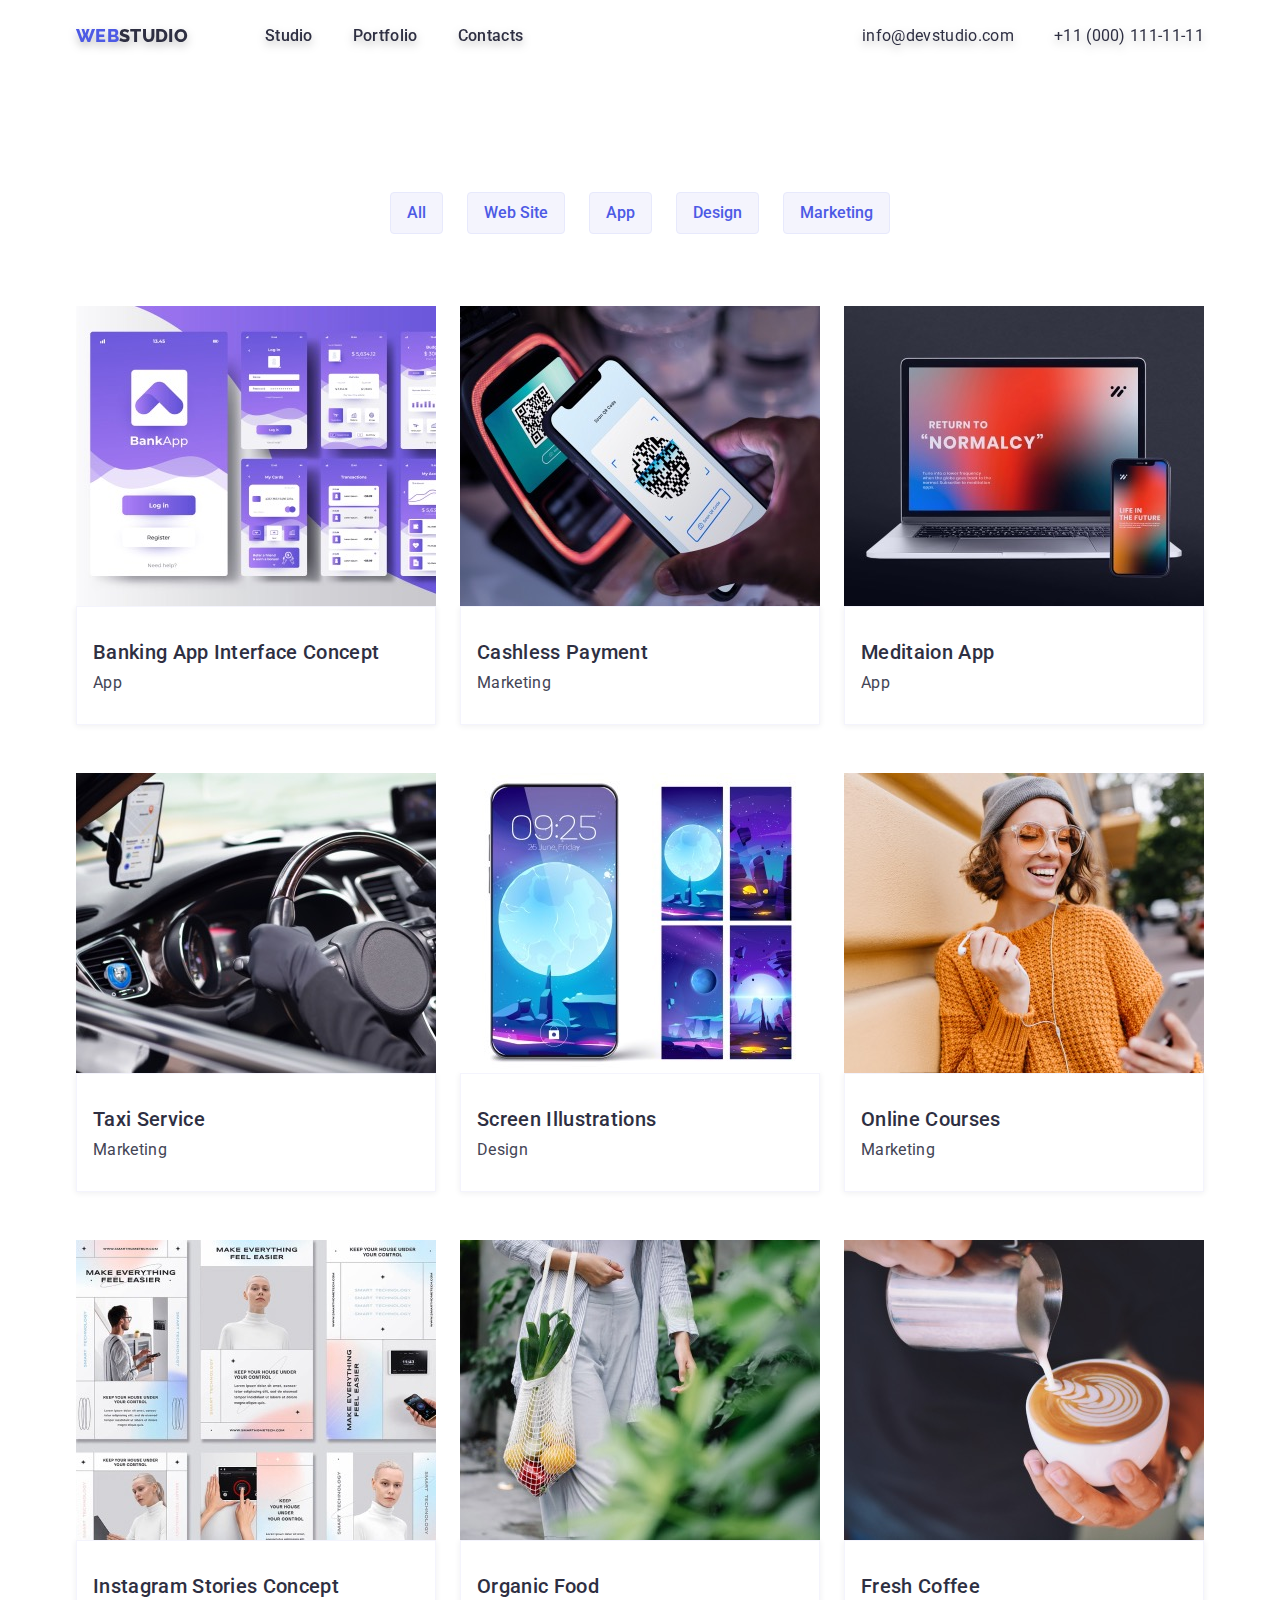
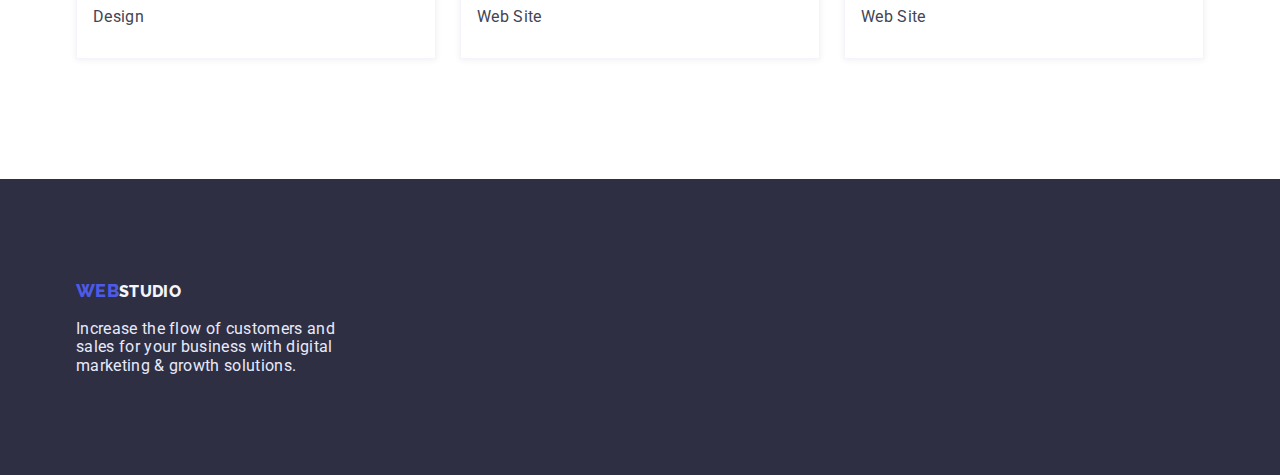
==== commit 87e81d2a: "final6" ====
--- a/portfolio.html
+++ b/portfolio.html
@@ -15,21 +15,21 @@
     <link rel="stylesheet" href="./css/styles.css">
 </head>
 <body>
-    <div class="contanair"><header class="page-header">
-<a class="logo" href="./index.html" id="#"><span class="logo-color">WEB</span>STUDIO</a>
-<nav class="link">
+    <header class="page-header"><div class="contanair">
+        <a class="logo" href="./index.html" id="#"><span class="logo-color">WEB</span>STUDIO</a>
+        <nav class="link">
             <ul class="list">
-                <li class="item"><a href="./index.html" class="site-nav">Studio</a></li>
+                <li class="item"><a href="#" class="site-nav">Studio</a></li>
                 <li class="item"><a href="./portfolio.html" class="site-nav">Portfolio</a></li>
-                <li class="item"><a href="index.html" class="site-nav">Contacts</a></li>
+                <li class="item"><a href="#" class="site-nav">Contacts</a></li>
             </ul>
         </nav>
-        <div class="list-contacts">
-            <ul class="list-cont">
-            <li class="item-contacts"> <a href="mailto:info@devstudio.com" class="contacts">info@devstudio.com</a></li>
-            <li class="item-contacts"> <a href="tel:+11(000)1111111" class="contacts">+11 (000) 111-11-11</a></li>
-        </ul> </div>
-    </header></div> 
+            <div class="list-contacts">
+                <ul class="list-cont">
+                <li class="item-contacts"> <a href="mailto:info@devstudio.com" class="contacts">info@devstudio.com</a></li>
+                <li class="item-contacts"> <a href="tel:+11(000)1111111" class="contacts">+11 (000) 111-11-11</a></li>
+            </ul> </div></div> 
+            </header> 
 <main>
     <!--h1Filtr-->
     
--- a/css/styles.css
+++ b/css/styles.css
@@ -8,7 +8,7 @@
     --color-logo-footer:rgba(244, 244, 253, 1);
 
 }
-.list,.projects-list,.list-button,.list-work,.list-item{
+.list,.projects-list,.list-cont,.list-button,.list-work,.list-item{
     list-style: none;
 }
 /* Cкидання стилів */
@@ -63,7 +63,9 @@
 .list-contacts .item-contacts{
     display: flex;
     margin-right: auto;
-    margin-left: 0;
+} 
+.list-contacts .item-contacts:not(:first-child){
+    margin-left: 40px;
 }
 .list-contacts{
     display: flex;
@@ -74,21 +76,20 @@
 font-weight: 500;
 font-size: 16px;
 line-height: 1.5;
-display: inline-block;
+display: block;
+padding-top: 24px;
+padding-bottom: 24px;
 }
 .contanair .contacts {
     display: inline-block;
     margin-right: 0;
-    margin-left: 40px;
 }
 .link .list{
     display: flex;
 }
-.list .item{
+.list .item:not(:last-child){
     margin-right: 40px;
     margin-left: 0;
-    padding-top: 24px;
-    padding-bottom: 24px;
 }
 .link .site-nav:active{
     color: #404BBF;
@@ -115,7 +116,7 @@
     padding-top: 24px;
     padding-bottom: 24px;
 }
-.contanair .page-header{
+.page-header .contanair{
     display: flex;
     align-items: center;
 }
@@ -139,7 +140,10 @@
 .section-work{
     padding-bottom: 120px;
 }
-
+.section-advantage{
+    padding-top: 120px;
+    padding-bottom: 120px;
+}
 .advantage-list .title{
     color: var(--color-title);
     font-weight: 500;
@@ -206,6 +210,10 @@
     border: 1px solid #E7E9FC;
     border-radius: 4px;
     display: inline-block;
+    padding-top: 8px;
+    padding-bottom: 8px;
+    padding-left: 16px;
+    padding-right: 16px;
 }
 .button-projects:hover, .button-projects:focus{
     color: var(--primary-white-color);
@@ -289,7 +297,11 @@
     width: 264px;
     margin-top: 16px;
 }
-
+.recommend .logo{
+    padding: 0;
+    margin-right: 0;
+    margin-bottom: 24px;
+}
 a{
     text-decoration: none;
 }
@@ -310,6 +322,7 @@
 .list-projects{
     margin-right: 24px;
     margin-bottom: 48px;
+    border-top: none;
 }
 .list-projects:nth-child(3n){
     margin-right: 0;
@@ -342,8 +355,7 @@
 }
 /* Контейнери */
 .contanair{
-    margin-right: 0 auto;
-margin-left: 0 auto;
+    margin: 0 auto;
     width: 1158px;
     padding-left: 15px;
     padding-right: 15px;
